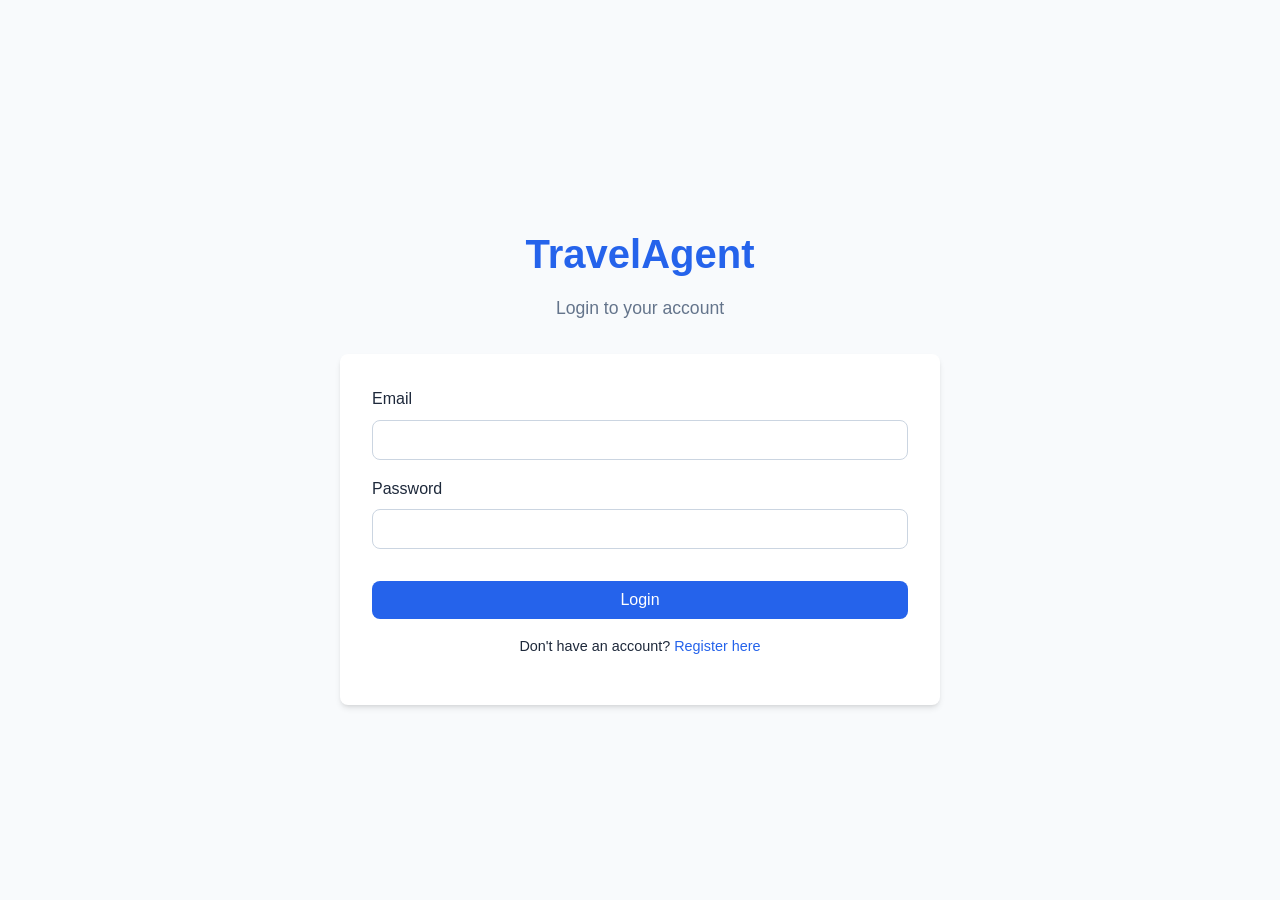
==== frontend/login.html @ c62b0356 "Initial project setup: Phase 1 to 3 with frontend and backend" ====
<!DOCTYPE html>
<html lang="en">
<head>
    <meta charset="UTF-8">
    <meta name="viewport" content="width=device-width, initial-scale=1.0">
    <title>Login - TravelAgent</title>
    <link rel="stylesheet" href="style.css">
</head>
<body>
    <div class="container">
        <header>
            <h1>TravelAgent</h1>
            <p>Login to your account</p>
        </header>

        <main>
            <div class="card">
                <form id="loginForm" class="auth-form">
                    <div class="form-group">
                        <label for="email">Email</label>
                        <input type="email" id="email" required>
                    </div>
                    <div class="form-group">
                        <label for="password">Password</label>
                        <input type="password" id="password" required>
                    </div>
                    
                    <button type="submit">Login</button>
                    
                    <div id="authStatusArea" class="status-box hidden"></div>
                </form>
                
                <div class="auth-links">
                    <p>Don't have an account? <a href="register.html">Register here</a></p>
                </div>
            </div>
        </main>
    </div>
    
    <script src="auth.js"></script>
    <script>
        document.getElementById('loginForm').addEventListener('submit', async (e) => {
            e.preventDefault();
            await loginUser();
        });
    </script>
</body>
</html>
---- frontend/style.css ----
:root {
    --primary-color: #2563eb;
    --primary-hover: #1d4ed8;
    --secondary-color: #ef4444;
    --secondary-hover: #dc2626;
    --bg-color: #f8fafc;
    --text-color: #1e293b;
    --card-bg: #ffffff;
    --border-radius: 8px;
    --success-bg: #dcfce7;
    --success-text: #166534;
    --error-bg: #fee2e2;
    --error-text: #991b1b;
}

body {
    font-family: -apple-system, BlinkMacSystemFont, 'Segoe UI', Roboto, Helvetica, Arial, sans-serif;
    background-color: var(--bg-color);
    color: var(--text-color);
    line-height: 1.6;
    margin: 0;
    padding: 0;
    display: flex;
    justify-content: center;
    align-items: center;
    min-height: 100vh;
}

.container {
    max-width: 600px;
    width: 100%;
    padding: 20px;
}

header {
    text-align: center;
    margin-bottom: 2rem;
}

h1 {
    color: var(--primary-color);
    margin-bottom: 0.5rem;
    font-size: 2.5rem;
}

header p {
    color: #64748b;
    font-size: 1.1rem;
    margin-top: 0;
}

.card {
    background: var(--card-bg);
    padding: 2rem;
    border-radius: var(--border-radius);
    box-shadow: 0 4px 6px -1px rgb(0 0 0 / 0.1), 0 2px 4px -2px rgb(0 0 0 / 0.1);
    text-align: center;
}

.card h2 {
    margin-top: 0;
    font-size: 1.5rem;
}

button {
    background-color: var(--primary-color);
    color: white;
    border: none;
    padding: 10px 20px;
    font-size: 1rem;
    border-radius: var(--border-radius);
    cursor: pointer;
    transition: background-color 0.2s;
    margin-top: 1rem;
    font-weight: 500;
}

button:hover {
    background-color: var(--primary-hover);
}

button.secondary {
    background-color: var(--secondary-color);
}

button.secondary:hover {
    background-color: var(--secondary-hover);
}

button:disabled {
    background-color: #cbd5e1;
    cursor: not-allowed;
}

.actions {
    display: flex;
    justify-content: center;
    gap: 10px;
    margin-top: 1rem;
}

.status-box {
    margin-top: 1.5rem;
    padding: 1rem;
    border-radius: var(--border-radius);
    text-align: left;
    font-family: monospace;
    white-space: pre-wrap;
    word-break: break-all;
}

.status-box.hidden {
    display: none;
}

.status-box.success {
    background-color: var(--success-bg);
    color: var(--success-text);
    border: 1px solid #bbf7d0;
}

.status-box.error {
    background-color: var(--error-bg);
    color: var(--error-text);
    border: 1px solid #fecaca;
}

/* Form Styles */
.auth-form {
    display: flex;
    flex-direction: column;
    gap: 1rem;
    text-align: left;
}

.form-group {
    display: flex;
    flex-direction: column;
    gap: 0.5rem;
}

.form-group label {
    font-weight: 500;
}

.form-group input {
    padding: 10px;
    border: 1px solid #cbd5e1;
    border-radius: var(--border-radius);
    font-size: 1rem;
}

.auth-links {
    margin-top: 1rem;
    font-size: 0.9rem;
}

.auth-links a {
    color: var(--primary-color);
    text-decoration: none;
}

.auth-links a:hover {
    text-decoration: underline;
}

.hidden {
    display: none !important;
}

/* WebSocket specific styles */
.mt-4 { margin-top: 1.5rem; }

.ws-controls {
    display: flex;
    justify-content: center;
    gap: 10px;
    margin-bottom: 1rem;
}

.ws-status {
    margin-bottom: 1rem;
    font-weight: 500;
}

.badge {
    padding: 3px 8px;
    border-radius: 12px;
    font-size: 0.85rem;
    color: white;
}

.badge.disconnected { background-color: var(--secondary-color); }
.badge.connecting { background-color: #f59e0b; }
.badge.connected { background-color: #10b981; }

.messages-container {
    height: 150px;
    border: 1px solid #cbd5e1;
    border-radius: var(--border-radius);
    overflow-y: auto;
    padding: 10px;
    margin-bottom: 1rem;
    background: #f1f5f9;
    text-align: left;
    font-family: monospace;
    font-size: 0.9rem;
    word-break: break-all;
}

.ws-input-area {
    display: flex;
    gap: 10px;
}

.ws-input-area input {
    flex: 1;
    padding: 8px;
    border: 1px solid #cbd5e1;
    border-radius: var(--border-radius);
    font-family: monospace;
}

.ws-input-area input:disabled {
    background-color: #f1f5f9;
    cursor: not-allowed;
}

.ws-input-area button {
    margin-top: 0;
}
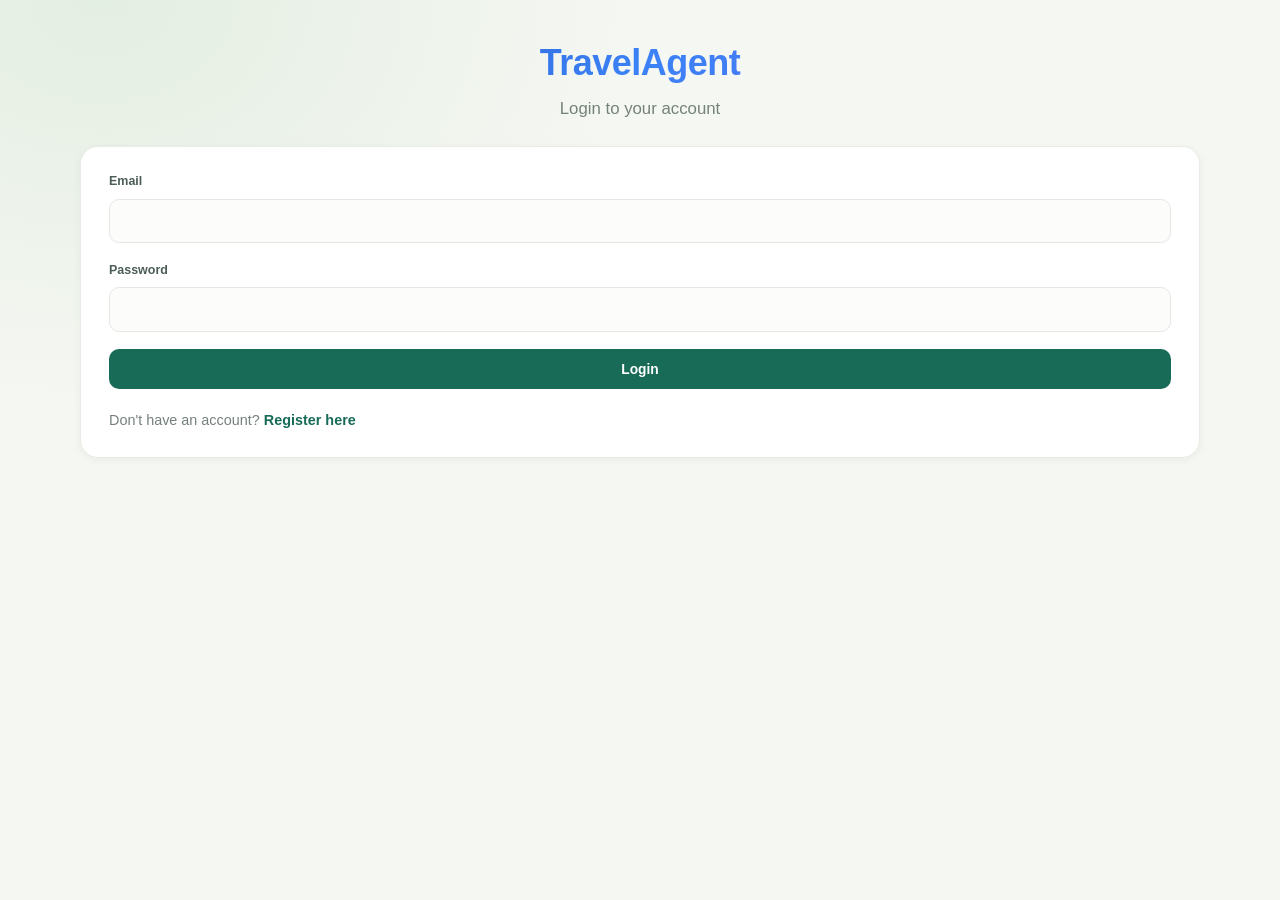
==== commit a30f4183: "Fix production health check URL" ====
--- a/frontend/login.html
+++ b/frontend/login.html
@@ -18,11 +18,11 @@
                 <form id="loginForm" class="auth-form">
                     <div class="form-group">
                         <label for="email">Email</label>
-                        <input type="email" id="email" required>
+                        <input type="email" id="email" name="email" autocomplete="username" required>
                     </div>
                     <div class="form-group">
                         <label for="password">Password</label>
-                        <input type="password" id="password" required>
+                        <input type="password" id="password" name="password" autocomplete="current-password" required>
                     </div>
                     
                     <button type="submit">Login</button>
--- a/frontend/style.css
+++ b/frontend/style.css
@@ -1,163 +1,530 @@
 :root {
-    --primary-color: #2563eb;
-    --primary-hover: #1d4ed8;
+    --primary-color: #3b82f6;
+    --primary-hover: #2563eb;
+    --primary-light: #eff6ff;
     --secondary-color: #ef4444;
     --secondary-hover: #dc2626;
-    --bg-color: #f8fafc;
-    --text-color: #1e293b;
-    --card-bg: #ffffff;
-    --border-radius: 8px;
-    --success-bg: #dcfce7;
-    --success-text: #166534;
-    --error-bg: #fee2e2;
-    --error-text: #991b1b;
+    --accent-purple: #8b5cf6;
+    --accent-emerald: #10b981;
+    --bg-gradient: linear-gradient(135deg, #f0f4f8 0%, #e2e8f0 100%);
+    --card-bg: rgba(255, 255, 255, 0.95);
+    --card-border: rgba(226, 232, 240, 0.8);
+    --text-color: #0f172a;
+    --text-muted: #64748b;
+    --border-radius: 12px;
+    --border-radius-sm: 8px;
+    --shadow-sm: 0 1px 3px rgba(0, 0, 0, 0.05);
+    --shadow-md: 0 4px 6px -1px rgba(0, 0, 0, 0.07), 0 2px 4px -2px rgba(0, 0, 0, 0.05);
+    --shadow-lg: 0 10px 25px -3px rgba(0, 0, 0, 0.08), 0 4px 6px -4px rgba(0, 0, 0, 0.04);
+    --transition: all 0.2s cubic-bezier(0.4, 0, 0.2, 1);
+}
+
+* {
+    box-sizing: border-box;
+    margin: 0;
+    padding: 0;
 }
 
 body {
     font-family: -apple-system, BlinkMacSystemFont, 'Segoe UI', Roboto, Helvetica, Arial, sans-serif;
-    background-color: var(--bg-color);
+    background: var(--bg-gradient);
     color: var(--text-color);
     line-height: 1.6;
-    margin: 0;
-    padding: 0;
+    min-height: 100vh;
     display: flex;
     justify-content: center;
-    align-items: center;
-    min-height: 100vh;
+    align-items: flex-start;
+    padding: 20px 10px;
 }
 
 .container {
-    max-width: 600px;
+    max-width: 1120px;
     width: 100%;
-    padding: 20px;
+    margin: 0 auto;
+    padding: 10px;
 }
 
 header {
     text-align: center;
-    margin-bottom: 2rem;
+    margin-bottom: 1.5rem;
+    position: relative;
+}
+
+.header-badge {
+    display: inline-flex;
+    align-items: center;
+    gap: 6px;
+    padding: 4px 12px;
+    background: #e0e7ff;
+    color: #4338ca;
+    border-radius: 20px;
+    font-size: 0.8rem;
+    font-weight: 600;
+    margin-bottom: 8px;
+    letter-spacing: 0.5px;
 }
 
 h1 {
-    color: var(--primary-color);
-    margin-bottom: 0.5rem;
-    font-size: 2.5rem;
+    background: linear-gradient(135deg, #1e40af, #3b82f6, #6366f1);
+    -webkit-background-clip: text;
+    -webkit-text-fill-color: transparent;
+    font-size: 2.25rem;
+    font-weight: 800;
+    letter-spacing: -0.5px;
+    margin-bottom: 0.25rem;
 }
 
 header p {
-    color: #64748b;
-    font-size: 1.1rem;
-    margin-top: 0;
-}
-
+    color: var(--text-muted);
+    font-size: 1.05rem;
+}
+
+/* Card Component */
 .card {
     background: var(--card-bg);
-    padding: 2rem;
+    backdrop-filter: blur(8px);
+    border: 1px solid var(--card-border);
+    padding: 1.5rem;
     border-radius: var(--border-radius);
-    box-shadow: 0 4px 6px -1px rgb(0 0 0 / 0.1), 0 2px 4px -2px rgb(0 0 0 / 0.1);
-    text-align: center;
+    box-shadow: var(--shadow-md);
+    margin-bottom: 1.5rem;
+    transition: var(--transition);
+}
+
+.card:hover {
+    box-shadow: var(--shadow-lg);
 }
 
 .card h2 {
-    margin-top: 0;
-    font-size: 1.5rem;
-}
-
+    color: #1e293b;
+    font-size: 1.35rem;
+    font-weight: 700;
+    margin-bottom: 0.5rem;
+}
+
+/* Top bar / user profile card */
+.user-bar {
+    display: flex;
+    justify-content: space-between;
+    align-items: center;
+    flex-wrap: wrap;
+    gap: 12px;
+}
+
+.user-info {
+    display: flex;
+    align-items: center;
+    gap: 10px;
+}
+
+.user-avatar {
+    width: 40px;
+    height: 40px;
+    border-radius: 50%;
+    background: linear-gradient(135deg, #3b82f6, #8b5cf6);
+    color: white;
+    display: flex;
+    align-items: center;
+    justify-content: center;
+    font-weight: 700;
+    font-size: 1.1rem;
+    box-shadow: var(--shadow-sm);
+}
+
+/* Buttons */
 button {
     background-color: var(--primary-color);
     color: white;
     border: none;
-    padding: 10px 20px;
-    font-size: 1rem;
-    border-radius: var(--border-radius);
+    padding: 9px 18px;
+    font-size: 0.95rem;
+    border-radius: var(--border-radius-sm);
     cursor: pointer;
-    transition: background-color 0.2s;
-    margin-top: 1rem;
-    font-weight: 500;
-}
-
-button:hover {
+    font-weight: 600;
+    display: inline-flex;
+    align-items: center;
+    justify-content: center;
+    gap: 6px;
+    transition: var(--transition);
+    box-shadow: var(--shadow-sm);
+}
+
+button:hover:not(:disabled) {
     background-color: var(--primary-hover);
+    transform: translateY(-1px);
+    box-shadow: var(--shadow-md);
+}
+
+button:active:not(:disabled) {
+    transform: translateY(0);
 }
 
 button.secondary {
+    background-color: #64748b;
+}
+
+button.secondary:hover:not(:disabled) {
+    background-color: #475569;
+}
+
+button.danger {
     background-color: var(--secondary-color);
 }
 
-button.secondary:hover {
+button.danger:hover:not(:disabled) {
     background-color: var(--secondary-hover);
 }
 
 button:disabled {
     background-color: #cbd5e1;
+    color: #94a3b8;
     cursor: not-allowed;
+    box-shadow: none;
+    transform: none;
 }
 
 .actions {
     display: flex;
-    justify-content: center;
-    gap: 10px;
+    gap: 8px;
+    flex-wrap: wrap;
+}
+
+/* Status / Alert Box */
+.status-box {
     margin-top: 1rem;
-}
-
-.status-box {
-    margin-top: 1.5rem;
+    padding: 0.85rem 1rem;
+    border-radius: var(--border-radius-sm);
+    font-size: 0.875rem;
+    line-height: 1.5;
+    animation: fadeIn 0.3s ease-in-out;
+}
+
+.status-box.hidden { display: none; }
+
+.status-box.success {
+    background-color: #ecfdf5;
+    color: #065f46;
+    border: 1px solid #a7f3d0;
+}
+
+.status-box.error {
+    background-color: #fef2f2;
+    color: #991b1b;
+    border: 1px solid #fecaca;
+}
+
+/* Forms */
+.auth-form {
+    display: flex;
+    flex-direction: column;
+    gap: 1.1rem;
+    text-align: left;
+}
+
+.form-group {
+    display: flex;
+    flex-direction: column;
+    gap: 0.4rem;
+}
+
+.form-group label {
+    font-size: 0.9rem;
+    font-weight: 600;
+    color: #334155;
+}
+
+.form-group input {
+    padding: 11px 14px;
+    border: 1px solid #cbd5e1;
+    border-radius: var(--border-radius-sm);
+    font-size: 0.95rem;
+    transition: var(--transition);
+}
+
+.form-group input:focus {
+    outline: none;
+    border-color: var(--primary-color);
+    box-shadow: 0 0 0 3px rgba(59, 130, 246, 0.2);
+}
+
+.preferences-header {
+    display: flex;
+    justify-content: space-between;
+    align-items: flex-start;
+    gap: 12px;
+    margin-bottom: 1rem;
+}
+
+.preferences-header h2 {
+    margin-bottom: 0.25rem;
+}
+
+.preferences-form {
+    display: grid;
+    grid-template-columns: repeat(auto-fit, minmax(180px, 1fr));
+    gap: 0.85rem;
+    align-items: end;
+}
+
+.preferences-form select,
+.preferences-form input {
+    width: 100%;
+    min-height: 42px;
+    padding: 9px 12px;
+    border: 1px solid #cbd5e1;
+    border-radius: var(--border-radius-sm);
+    background: white;
+    font: inherit;
+}
+
+.preferences-budget {
+    display: grid;
+    grid-template-columns: repeat(auto-fit, minmax(160px, 1fr));
+    gap: 0.85rem;
+    grid-column: 1 / -1;
     padding: 1rem;
-    border-radius: var(--border-radius);
-    text-align: left;
-    font-family: monospace;
-    white-space: pre-wrap;
-    word-break: break-all;
-}
-
-.status-box.hidden {
+    background: #f8fbff;
+    border: 1px solid #dbeafe;
+    border-radius: var(--border-radius-sm);
+}
+
+.preferences-budget.hidden {
     display: none;
 }
 
-.status-box.success {
-    background-color: var(--success-bg);
-    color: var(--success-text);
-    border: 1px solid #bbf7d0;
-}
-
-.status-box.error {
-    background-color: var(--error-bg);
-    color: var(--error-text);
-    border: 1px solid #fecaca;
-}
-
-/* Form Styles */
-.auth-form {
+.preferences-form .actions {
+    grid-column: 1 / -1;
+}
+
+.preferences-form .form-group input,
+.preferences-form .form-group select,
+#preferenceChoices select {
+    width: 100%;
+    min-height: 42px;
+    padding: 9px 12px;
+    border: 1px solid #cbd5e1;
+    border-radius: var(--border-radius-sm);
+    background: #fff;
+    font: inherit;
+}
+
+.preferences-form input:focus-visible,
+.preferences-form select:focus-visible,
+.preference-image-option:focus-within,
+.preference-chip-option:focus-within {
+    outline: 3px solid rgba(59, 130, 246, 0.35);
+    outline-offset: 2px;
+}
+
+.budget-helper {
+    grid-column: 1 / -1;
+    color: var(--text-muted);
+    font-size: 0.86rem;
+}
+
+.preference-choice-area {
+    grid-column: 1 / -1;
+}
+
+.preference-choice-group {
+    min-width: 0;
+    border: 0;
+}
+
+.preference-choice-group legend {
+    font-size: 0.9rem;
+    font-weight: 650;
+    color: #334155;
+    margin-bottom: 0.55rem;
+}
+
+.preference-image-options {
+    display: grid;
+    grid-template-columns: repeat(auto-fit, minmax(145px, 1fr));
+    gap: 0.65rem;
+}
+
+.preference-image-option {
+    position: relative;
     display: flex;
     flex-direction: column;
+    gap: 0.45rem;
+    overflow: hidden;
+    border: 1px solid #dbe3ee;
+    border-radius: 10px;
+    background: #fff;
+    cursor: pointer;
+    transition: var(--transition);
+}
+
+.preference-image-option:has(input:checked) {
+    border-color: var(--primary-color);
+    box-shadow: 0 0 0 2px rgba(59, 130, 246, 0.16);
+    background: #f5f9ff;
+}
+
+.preference-image-option img {
+    display: block;
+    width: 100%;
+    height: 78px;
+    object-fit: cover;
+    background: #eff6ff;
+}
+
+.preference-image-option input,
+.preference-chip-option input {
+    accent-color: var(--primary-color);
+}
+
+.preference-image-option span,
+.preference-image-option small {
+    padding: 0 0.65rem;
+}
+
+.preference-image-option span {
+    color: #1e293b;
+    font-weight: 650;
+}
+
+.preference-image-option small {
+    padding-bottom: 0.65rem;
+    color: var(--text-muted);
+    line-height: 1.35;
+}
+
+.preference-chip-options {
+    display: flex;
+    flex-wrap: wrap;
+    gap: 0.55rem;
+}
+
+.preference-chip-option {
+    display: inline-flex;
+    align-items: center;
+    gap: 0.4rem;
+    padding: 0.45rem 0.7rem;
+    border: 1px solid #dbe3ee;
+    border-radius: 999px;
+    background: #fff;
+    color: #334155;
+    cursor: pointer;
+}
+
+.preference-chip-option:has(input:checked) {
+    border-color: #60a5fa;
+    background: #eff6ff;
+    color: #1d4ed8;
+}
+
+.preferences-empty {
+    margin-top: 1rem;
+    color: var(--text-muted);
+    font-size: 0.9rem;
+}
+
+.preferences-list {
+    display: grid;
+    gap: 0.6rem;
+    list-style: none;
+    margin-top: 1rem;
+}
+
+.preference-item {
+    display: flex;
+    justify-content: space-between;
+    align-items: center;
     gap: 1rem;
-    text-align: left;
-}
-
-.form-group {
-    display: flex;
-    flex-direction: column;
-    gap: 0.5rem;
-}
-
-.form-group label {
-    font-weight: 500;
-}
-
-.form-group input {
+    padding: 0.75rem 0.9rem;
+    border: 1px solid #e2e8f0;
+    border-radius: var(--border-radius-sm);
+    background: #f8fafc;
+}
+
+.preference-item-title {
+    font-weight: 600;
+    color: #334155;
+}
+
+.preference-item-value {
+    color: var(--text-muted);
+    overflow-wrap: anywhere;
+}
+
+.hotel-options-grid {
+    display: grid;
+    grid-template-columns: repeat(auto-fit, minmax(260px, 1fr));
+    gap: 12px;
+    margin-top: 10px;
+}
+
+.hotel-option-card {
+    overflow: hidden;
+    border: 1px solid #dbe3ee;
+    border-radius: 10px;
+    background: #fff;
+    box-shadow: var(--shadow-sm);
+}
+
+.hotel-option-image {
+    display: block;
+    width: 100%;
+    height: 170px;
+    object-fit: cover;
+    background: #eff6ff;
+}
+
+.hotel-option-content {
+    padding: 12px;
+}
+
+.hotel-price-note {
+    margin-top: 4px;
+    color: #64748b;
+    font-size: 0.76rem;
+}
+
+.flight-option-card {
+    display: flex;
+    align-items: center;
+    gap: 12px;
     padding: 10px;
-    border: 1px solid #cbd5e1;
-    border-radius: var(--border-radius);
-    font-size: 1rem;
+    border: 1px solid #dbe3ee;
+    border-radius: 9px;
+    background: #f8fafc;
+}
+
+.flight-placeholder {
+    flex: 0 0 128px;
+    width: 128px;
+    height: 58px;
+    object-fit: cover;
+    border-radius: 6px;
+    background: #eff6ff;
+}
+
+.flight-option-content {
+    min-width: 0;
+    flex: 1;
+}
+
+@media (max-width: 520px) {
+    .preferences-header,
+    .preference-item {
+        align-items: stretch;
+        flex-direction: column;
+    }
 }
 
 .auth-links {
-    margin-top: 1rem;
+    margin-top: 1.25rem;
     font-size: 0.9rem;
+    color: var(--text-muted);
 }
 
 .auth-links a {
     color: var(--primary-color);
     text-decoration: none;
+    font-weight: 600;
 }
 
 .auth-links a:hover {
@@ -168,25 +535,48 @@
     display: none !important;
 }
 
-/* WebSocket specific styles */
-.mt-4 { margin-top: 1.5rem; }
+/* WebSocket Controls & Top Row */
+.ws-controls-wrapper {
+    display: flex;
+    justify-content: space-between;
+    align-items: center;
+    flex-wrap: wrap;
+    gap: 12px;
+    padding-bottom: 12px;
+    margin-bottom: 12px;
+    border-bottom: 1px solid #e2e8f0;
+}
 
 .ws-controls {
     display: flex;
-    justify-content: center;
-    gap: 10px;
-    margin-bottom: 1rem;
-}
-
-.ws-status {
-    margin-bottom: 1rem;
-    font-weight: 500;
-}
+    gap: 8px;
+}
+
+.ws-status-indicator {
+    display: flex;
+    align-items: center;
+    gap: 8px;
+    font-size: 0.85rem;
+    font-weight: 600;
+}
+
+.status-dot {
+    width: 10px;
+    height: 10px;
+    border-radius: 50%;
+    display: inline-block;
+    transition: var(--transition);
+}
+
+.status-dot.disconnected { background-color: #ef4444; box-shadow: 0 0 0 3px rgba(239, 68, 68, 0.2); }
+.status-dot.connecting { background-color: #f59e0b; box-shadow: 0 0 0 3px rgba(245, 158, 11, 0.2); animation: pulse 1.5s infinite; }
+.status-dot.connected { background-color: #10b981; box-shadow: 0 0 0 3px rgba(16, 185, 129, 0.2); }
 
 .badge {
-    padding: 3px 8px;
-    border-radius: 12px;
-    font-size: 0.85rem;
+    padding: 3px 9px;
+    border-radius: 14px;
+    font-size: 0.75rem;
+    font-weight: 600;
     color: white;
 }
 
@@ -194,38 +584,1020 @@
 .badge.connecting { background-color: #f59e0b; }
 .badge.connected { background-color: #10b981; }
 
+/* Quick Suggestion Chips */
+.quick-prompts {
+    display: flex;
+    flex-wrap: wrap;
+    gap: 8px;
+    margin-bottom: 14px;
+}
+
+.quick-chip {
+    background: #f1f5f9;
+    color: #334155;
+    border: 1px solid #e2e8f0;
+    padding: 6px 12px;
+    border-radius: 20px;
+    font-size: 0.8rem;
+    cursor: pointer;
+    transition: var(--transition);
+    user-select: none;
+}
+
+.quick-chip:hover {
+    background: var(--primary-light);
+    color: var(--primary-color);
+    border-color: #bfdbfe;
+    transform: translateY(-1px);
+}
+
+/* Chat & Messages Area */
+.ws-chat-area {
+    display: flex;
+    flex-direction: column;
+}
+
 .messages-container {
-    height: 150px;
+    height: 480px;
+    max-height: 65vh;
+    border: 1px solid #e2e8f0;
+    border-radius: var(--border-radius);
+    overflow-y: auto;
+    padding: 16px;
+    margin-bottom: 1rem;
+    background: #f8fafc;
+    display: flex;
+    flex-direction: column;
+    gap: 12px;
+    scroll-behavior: smooth;
+}
+
+/* Custom Scrollbar */
+.messages-container::-webkit-scrollbar {
+    width: 6px;
+}
+.messages-container::-webkit-scrollbar-track {
+    background: #f1f5f9;
+}
+.messages-container::-webkit-scrollbar-thumb {
+    background: #cbd5e1;
+    border-radius: 4px;
+}
+.messages-container::-webkit-scrollbar-thumb:hover {
+    background: #94a3b8;
+}
+
+/* Message Bubble */
+.chat-bubble {
+    max-width: 85%;
+    padding: 10px 14px;
+    border-radius: 12px;
+    font-size: 0.9rem;
+    line-height: 1.45;
+    animation: slideUp 0.25s ease-out;
+}
+
+.chat-bubble.user {
+    align-self: flex-end;
+    background: linear-gradient(135deg, #3b82f6, #2563eb);
+    color: white;
+    border-bottom-right-radius: 2px;
+    box-shadow: 0 2px 4px rgba(37, 99, 235, 0.2);
+}
+
+.chat-bubble.agent {
+    align-self: flex-start;
+    background: white;
+    color: var(--text-color);
+    border: 1px solid #e2e8f0;
+    border-bottom-left-radius: 2px;
+    box-shadow: var(--shadow-sm);
+}
+
+.chat-bubble.system {
+    align-self: center;
+    background: #f1f5f9;
+    color: var(--text-muted);
+    font-size: 0.8rem;
+    border-radius: 20px;
+    padding: 4px 14px;
+}
+
+/* Input Area */
+.ws-input-area {
+    display: flex;
+    gap: 10px;
+    background: white;
+    padding: 6px;
     border: 1px solid #cbd5e1;
     border-radius: var(--border-radius);
-    overflow-y: auto;
-    padding: 10px;
-    margin-bottom: 1rem;
-    background: #f1f5f9;
-    text-align: left;
-    font-family: monospace;
-    font-size: 0.9rem;
-    word-break: break-all;
-}
-
-.ws-input-area {
-    display: flex;
-    gap: 10px;
+    box-shadow: var(--shadow-sm);
+    transition: var(--transition);
+}
+
+.ws-input-area:focus-within {
+    border-color: var(--primary-color);
+    box-shadow: 0 0 0 3px rgba(59, 130, 246, 0.15);
 }
 
 .ws-input-area input {
     flex: 1;
-    padding: 8px;
-    border: 1px solid #cbd5e1;
+    padding: 10px 14px;
+    border: none;
+    outline: none;
+    font-size: 0.95rem;
+    background: transparent;
+}
+
+.ws-input-area input:disabled {
+    cursor: not-allowed;
+    color: #94a3b8;
+}
+
+.ws-input-area button {
+    margin: 0;
+    padding: 8px 20px;
+    border-radius: var(--border-radius-sm);
+}
+
+/* Plan Result Card */
+.plan-result {
+    background: white;
+    border: 1px solid #e2e8f0;
     border-radius: var(--border-radius);
-    font-family: monospace;
-}
-
-.ws-input-area input:disabled {
-    background-color: #f1f5f9;
-    cursor: not-allowed;
+    padding: 16px;
+    margin-top: 8px;
+    box-shadow: var(--shadow-sm);
+    animation: fadeIn 0.3s ease-in-out;
+}
+
+.plan-result h4 {
+    margin-bottom: 8px;
+    font-size: 1.1rem;
+    font-weight: 700;
+}
+
+.plan-grid {
+    display: grid;
+    grid-template-columns: repeat(auto-fit, minmax(200px, 1fr));
+    gap: 10px;
+    background: #f8fafc;
+    padding: 12px;
+    border-radius: var(--border-radius-sm);
+    margin: 10px 0;
+    font-size: 0.875rem;
+}
+
+.plan-grid div {
+    display: flex;
+    align-items: center;
+    gap: 6px;
+}
+
+/* Responsive Media Queries */
+@media (max-width: 768px) {
+    body {
+        padding: 10px 6px;
+    }
+
+    .container {
+        padding: 4px;
+    }
+
+    h1 {
+        font-size: 1.85rem;
+    }
+
+    .card {
+        padding: 1.1rem;
+    }
+
+    .ws-controls-wrapper {
+        flex-direction: column;
+        align-items: flex-start;
+    }
+
+    .user-bar {
+        flex-direction: column;
+        align-items: flex-start;
+    }
+
+    .messages-container {
+        height: 420px;
+        padding: 10px;
+    }
+
+    .chat-bubble {
+        max-width: 92%;
+    }
+
+    .plan-grid {
+        grid-template-columns: 1fr;
+    }
+}
+
+@media (max-width: 480px) {
+    .ws-input-area {
+        flex-direction: column;
+        padding: 8px;
+    }
+
+    .ws-input-area button {
+        width: 100%;
+    }
+
+    .flight-option-card {
+        align-items: stretch;
+        flex-direction: column;
+    }
+
+    .flight-placeholder {
+        width: 100%;
+        height: 76px;
+        flex-basis: auto;
+    }
+
+    .hotel-options-grid {
+        grid-template-columns: 1fr;
+    }
+
+    .actions {
+        width: 100%;
+    }
+
+    .actions button {
+        flex: 1;
+    }
+}
+
+/* Keyframe Animations */
+@keyframes fadeIn {
+    from { opacity: 0; transform: translateY(4px); }
+    to { opacity: 1; transform: translateY(0); }
+}
+
+@keyframes slideUp {
+    from { opacity: 0; transform: translateY(8px); }
+    to { opacity: 1; transform: translateY(0); }
+}
+
+@keyframes pulse {
+    0%, 100% { opacity: 1; }
+    50% { opacity: 0.4; }
+}
+
+/* Travel dashboard refresh */
+:root {
+    --primary-color: #176b57;
+    --primary-hover: #105745;
+    --primary-light: #e8f4ee;
+    --secondary-color: #c65c4b;
+    --secondary-hover: #ae493a;
+    --bg-gradient: #f5f7f2;
+    --card-bg: #fff;
+    --card-border: #e8ece5;
+    --text-color: #1d302c;
+    --text-muted: #75817b;
+    --border-radius: 18px;
+    --border-radius-sm: 11px;
+    --shadow-sm: 0 2px 8px rgba(27, 54, 44, 0.05);
+    --shadow-md: 0 8px 24px rgba(27, 54, 44, 0.07);
+    --shadow-lg: 0 14px 34px rgba(27, 54, 44, 0.1);
+}
+
+body {
+    background:
+        radial-gradient(ellipse at 8% 0%, rgba(215, 232, 215, 0.58), transparent 33rem),
+        #f5f7f2;
+    color: var(--text-color);
+    padding: 34px 24px 56px;
+}
+
+.container {
+    max-width: 1120px;
+    padding: 0;
+}
+
+.site-header {
+    display: flex;
+    align-items: center;
+    justify-content: space-between;
+    margin: 0 0 26px;
+    text-align: left;
+}
+
+.brand-lockup {
+    display: inline-flex;
+    align-items: center;
+    gap: 14px;
+    color: inherit;
+    text-decoration: none;
+}
+
+.brand-mark,
+.loading-mark {
+    display: grid;
+    width: 54px;
+    height: 54px;
+    place-items: center;
+    border-radius: 17px;
+    background: #176b57;
+    color: #fff;
+    font-size: 1.65rem;
+    box-shadow: 0 8px 18px rgba(23, 107, 87, 0.2);
+    transform: rotate(-8deg);
+}
+
+.brand-copy {
+    display: grid;
+    gap: 0;
+}
+
+.header-badge {
+    width: fit-content;
+    margin: 0 0 1px;
+    padding: 0;
+    background: transparent;
+    color: #638175;
+    font-size: 0.66rem;
+    letter-spacing: 1.5px;
+}
+
+.site-header h1 {
+    margin: 0;
+    background: none;
+    color: #1d302c;
+    -webkit-text-fill-color: currentColor;
+    font-size: 1.55rem;
+    line-height: 1.2;
+    letter-spacing: -0.7px;
+}
+
+.header-note {
+    display: flex;
+    align-items: center;
+    gap: 11px;
+    color: #75817b;
+    font-size: 0.88rem;
+    line-height: 1.45;
+}
+
+.header-note p {
+    font-size: inherit;
+}
+
+.header-note strong {
+    color: #35584a;
+    font-weight: 650;
+}
+
+.header-note-icon {
+    display: grid;
+    width: 37px;
+    height: 37px;
+    place-items: center;
+    border: 1px solid #e3e9df;
+    border-radius: 50%;
+    background: rgba(255, 255, 255, 0.8);
+    color: #bd8d4d;
+    font-size: 1.1rem;
+}
+
+.card {
+    padding: 25px 28px;
+    border-color: var(--card-border);
+    border-radius: 18px;
+    background: var(--card-bg);
+    box-shadow: var(--shadow-sm);
+}
+
+.card:hover {
+    box-shadow: var(--shadow-md);
+}
+
+.card h2 {
+    color: #203b32;
+    font-size: 1.28rem;
+    letter-spacing: -0.35px;
+}
+
+.profile-card {
+    padding-top: 18px;
+    padding-bottom: 18px;
+}
+
+.user-bar {
+    gap: 18px;
+}
+
+.user-info {
+    gap: 13px;
+}
+
+.user-avatar {
+    width: 46px;
+    height: 46px;
+    border: 3px solid #edf5ef;
+    background: linear-gradient(145deg, #2f8a6a, #176b57);
+    font-size: 1rem;
+}
+
+.profile-card .user-info h2 {
+    font-size: 1rem;
+    letter-spacing: -0.1px;
+}
+
+.profile-caption {
+    display: inline-flex;
+    align-items: center;
+    gap: 6px;
+    color: var(--text-muted);
+    font-size: 0.78rem;
+}
+
+.profile-caption-dot {
+    width: 7px;
+    height: 7px;
+    border-radius: 50%;
+    background: #55a67e;
+}
+
+button {
+    min-height: 40px;
+    padding: 9px 15px;
+    border-radius: 10px;
+    background: var(--primary-color);
+    font-size: 0.86rem;
+    box-shadow: none;
+}
+
+button.secondary {
+    background-color: #edf3ef;
+    color: #37594b;
+}
+
+button.secondary:hover:not(:disabled) {
+    background-color: #e1ece5;
+}
+
+button.danger {
+    background: #fbefed;
+    color: #a64e40;
+}
+
+button.danger:hover:not(:disabled) {
+    background: #f7e2de;
+}
+
+.preferences-card {
+    padding-top: 27px;
+}
+
+.preferences-header {
+    align-items: center;
+    margin-bottom: 22px;
+}
+
+.preferences-header h2 {
+    margin-bottom: 4px;
+}
+
+.subtitle {
+    color: var(--text-muted);
+    font-size: 0.9rem;
+    line-height: 1.55;
+}
+
+.section-eyebrow {
+    display: block;
+    margin-bottom: 6px;
+    color: #6c927f;
+    font-size: 0.66rem;
+    font-weight: 750;
+    letter-spacing: 1.45px;
+}
+
+.preferences-form {
+    grid-template-columns: repeat(auto-fit, minmax(175px, 1fr));
+    gap: 14px;
+}
+
+.form-group label {
+    color: #4b5d55;
+    font-size: 0.78rem;
+}
+
+.preferences-form select,
+.preferences-form input,
+.form-group input {
+    min-height: 44px;
+    padding: 10px 12px;
+    border-color: #e1e8e2;
+    border-radius: 10px;
+    background-color: #fcfdfb;
+    color: #294238;
+    font: inherit;
+    font-size: 0.88rem;
+}
+
+.preferences-form select:focus,
+.preferences-form input:focus,
+.form-group input:focus {
+    outline: none;
+    border-color: #6fa78d;
+    box-shadow: 0 0 0 3px rgba(23, 107, 87, 0.1);
+}
+
+.preference-item {
+    padding: 12px 14px;
+    border-color: #e9eee9;
+    border-radius: 12px;
+    background: #fafcf9;
+}
+
+.preference-item-title {
+    color: #365348;
+    font-size: 0.87rem;
+}
+
+.preference-item-value {
+    margin-top: 2px;
+    font-size: 0.84rem;
+}
+
+.planner-card {
+    padding: 30px;
+    border-color: #e1eae2;
+    background:
+        radial-gradient(ellipse at 100% 0%, rgba(229, 241, 227, 0.72), transparent 38%),
+        #fff;
+}
+
+.ws-controls-wrapper {
+    align-items: center;
+    gap: 20px;
+    padding-bottom: 23px;
+    margin-bottom: 20px;
+    border-bottom-color: #e8eee8;
+}
+
+.planner-card h2 {
+    margin-bottom: 5px;
+    font-size: clamp(1.5rem, 3vw, 1.95rem);
+    letter-spacing: -0.8px;
+}
+
+.planner-subtitle {
+    max-width: 540px;
+}
+
+.planner-connection {
+    display: flex;
+    align-items: center;
+    gap: 13px;
+}
+
+.ws-status-indicator {
+    gap: 8px;
+    color: #67786f;
+}
+
+.status-dot {
+    width: 8px;
+    height: 8px;
+}
+
+.status-dot.disconnected {
+    background-color: #d38a68;
+    box-shadow: 0 0 0 4px rgba(211, 138, 104, 0.13);
+}
+
+.status-dot.connecting {
+    background-color: #d39a4d;
+    box-shadow: 0 0 0 4px rgba(211, 154, 77, 0.13);
+}
+
+.status-dot.connected {
+    background-color: #48a477;
+    box-shadow: 0 0 0 4px rgba(72, 164, 119, 0.13);
+}
+
+.badge.disconnected {
+    background: #f7e9e3;
+    color: #a85c43;
+}
+
+.badge.connecting {
+    background: #fbf1df;
+    color: #946721;
+}
+
+.badge.connected {
+    background: #e4f3e9;
+    color: #347650;
+}
+
+.quick-prompts {
+    gap: 9px;
+    margin-bottom: 18px;
+}
+
+.prompt-label {
+    margin-bottom: 9px;
+    color: #6c7d73;
+    font-size: 0.78rem;
+    font-weight: 600;
+}
+
+.quick-chip {
+    padding: 8px 12px;
+    border-color: #e4ebe4;
+    border-radius: 999px;
+    background: #fff;
+    color: #53685d;
+    font-size: 0.78rem;
+}
+
+.quick-chip:hover {
+    border-color: #b9d6c5;
+    background: #eef6ef;
+    color: #176b57;
+}
+
+.messages-container {
+    height: 410px;
+    max-height: 62vh;
+    padding: 18px;
+    border-color: #e7ede7;
+    border-radius: 15px;
+    background: rgba(249, 251, 248, 0.88);
+}
+
+.messages-container:empty {
+    display: grid;
+    place-content: center;
+    text-align: center;
+}
+
+.messages-container:empty::before {
+    content: "✦";
+    display: grid;
+    width: 46px;
+    height: 46px;
+    place-items: center;
+    justify-self: center;
+    margin-bottom: 12px;
+    border-radius: 15px;
+    background: #edf5ed;
+    color: #4c8c6d;
+    font-size: 1.35rem;
+}
+
+.messages-container:empty::after {
+    content: "Your next adventure starts here";
+    color: #75877d;
+    font-size: 0.88rem;
+}
+
+.chat-bubble {
+    border-radius: 14px;
+}
+
+.chat-bubble.user {
+    border-bottom-right-radius: 4px;
+    background: #176b57;
+}
+
+.chat-bubble.agent {
+    border-color: #e5ebe5;
+    border-bottom-left-radius: 4px;
+}
+
+.chat-bubble.system {
+    background: #edf3ef;
+    color: #708076;
+}
+
+.ws-input-area {
+    gap: 8px;
+    padding: 6px;
+    border-color: #dfe8e0;
+    border-radius: 13px;
+}
+
+.ws-input-area input {
+    min-width: 0;
+    padding: 11px 12px;
+    color: #294238;
+    font-size: 0.9rem;
+}
+
+.ws-input-area input::placeholder {
+    color: #9aa69e;
 }
 
 .ws-input-area button {
-    margin-top: 0;
-}
+    min-width: 104px;
+    border-radius: 9px;
+}
+
+.input-hint {
+    margin: 9px 3px 0;
+    color: #98a49c;
+    font-size: 0.72rem;
+}
+
+.plan-result {
+    border-color: #e5ebe5;
+    border-radius: 14px;
+}
+
+.loading-card {
+    display: grid;
+    justify-items: center;
+    padding: 58px 24px;
+    text-align: center;
+}
+
+.loading-mark {
+    margin-bottom: 20px;
+    animation: float 2.4s ease-in-out infinite;
+}
+
+.loading-card h2 {
+    margin-bottom: 5px;
+}
+
+.loading-card p {
+    color: var(--text-muted);
+    font-size: 0.9rem;
+}
+
+.status-box.success,
+.status-box.error {
+    border-radius: 11px;
+}
+
+@keyframes float {
+    0%, 100% { transform: translateY(0) rotate(-8deg); }
+    50% { transform: translateY(-5px) rotate(-4deg); }
+}
+
+@media (max-width: 768px) {
+    body {
+        padding: 24px 16px 40px;
+    }
+
+    .container {
+        padding: 0;
+    }
+
+    .site-header {
+        margin-bottom: 20px;
+    }
+
+    .card,
+    .planner-card {
+        padding: 22px;
+    }
+
+    .profile-card {
+        padding-top: 16px;
+        padding-bottom: 16px;
+    }
+
+    .ws-controls-wrapper {
+        align-items: flex-start;
+    }
+
+    .planner-connection {
+        width: 100%;
+        justify-content: space-between;
+    }
+
+    .messages-container {
+        height: 380px;
+        max-height: 58vh;
+    }
+}
+
+@media (max-width: 520px) {
+    body {
+        padding: 18px 12px 30px;
+    }
+
+    .header-note {
+        display: none;
+    }
+
+    .brand-mark {
+        width: 46px;
+        height: 46px;
+        border-radius: 14px;
+    }
+
+    .site-header h1 {
+        font-size: 1.35rem;
+    }
+
+    .header-badge {
+        font-size: 0.58rem;
+    }
+
+    .card,
+    .planner-card {
+        padding: 19px 16px;
+        border-radius: 15px;
+    }
+
+    .preferences-header {
+        align-items: flex-start;
+        flex-direction: column;
+    }
+
+    .preferences-header > button {
+        width: 100%;
+    }
+
+    .planner-connection {
+        align-items: flex-start;
+        flex-direction: column;
+        gap: 10px;
+    }
+
+    .ws-controls {
+        width: 100%;
+    }
+
+    .ws-controls button {
+        flex: 1;
+    }
+
+    .quick-prompts {
+        gap: 7px;
+    }
+
+    .quick-chip {
+        font-size: 0.73rem;
+    }
+
+    .messages-container {
+        height: 340px;
+        max-height: 55vh;
+        padding: 12px;
+    }
+
+    .actions button {
+        flex: initial;
+    }
+
+    .preferences-form .actions button {
+        flex: 1;
+    }
+}
+
+@media (prefers-reduced-motion: reduce) {
+    *,
+    *::before,
+    *::after {
+        scroll-behavior: auto !important;
+        animation-duration: 0.01ms !important;
+        animation-iteration-count: 1 !important;
+        transition-duration: 0.01ms !important;
+    }
+}
+
+.weather-panel {
+    margin-top: 15px;
+    border-left: 4px solid #0284c7;
+}
+
+.weather-heading {
+    display: flex;
+    align-items: flex-start;
+    justify-content: space-between;
+    gap: 12px;
+}
+
+.weather-heading h4,
+.weather-forecast-title {
+    margin: 0;
+    color: #155e75;
+}
+
+.weather-timezone,
+.weather-source,
+.weather-advisory {
+    color: #64748b;
+    font-size: 0.78rem;
+}
+
+.weather-current {
+    margin-top: 12px;
+    padding: 13px;
+    border: 1px solid #dbeafe;
+    border-radius: 12px;
+    background: #f0f9ff;
+}
+
+.weather-current-main {
+    display: flex;
+    flex-wrap: wrap;
+    align-items: baseline;
+    gap: 10px;
+    color: #0c4a6e;
+}
+
+.weather-current-main > span:last-child {
+    font-size: 1.25rem;
+    font-weight: 700;
+}
+
+.weather-current-detail,
+.weather-day-details {
+    display: flex;
+    flex-wrap: wrap;
+    gap: 6px 14px;
+    margin-top: 7px;
+    color: #475569;
+    font-size: 0.82rem;
+}
+
+.weather-current > p,
+.weather-source,
+.weather-advisory {
+    margin: 8px 0 0;
+}
+
+.weather-message,
+.weather-unavailable {
+    margin-top: 9px;
+    color: #92400e;
+    font-size: 0.86rem;
+}
+
+.weather-forecast-title {
+    margin-top: 14px;
+    margin-bottom: 8px;
+    font-size: 0.96rem;
+}
+
+.weather-days {
+    display: grid;
+    grid-template-columns: repeat(auto-fit, minmax(min(100%, 270px), 1fr));
+    gap: 9px;
+}
+
+.weather-day {
+    min-width: 0;
+    padding: 11px;
+    border: 1px solid #e2e8f0;
+    border-radius: 11px;
+    background: #fff;
+}
+
+.weather-day h5,
+.weather-condition {
+    margin: 0 0 6px;
+    color: #334155;
+}
+
+.weather-condition {
+    font-weight: 650;
+}
+
+.weather-hourly {
+    margin-top: 9px;
+    color: #475569;
+    font-size: 0.78rem;
+}
+
+.weather-hourly > div {
+    display: flex;
+    flex-wrap: wrap;
+    gap: 5px;
+    margin-top: 5px;
+}
+
+.weather-hourly > div > span {
+    padding: 4px 6px;
+    border-radius: 6px;
+    background: #f1f5f9;
+}
+
+.weather-warnings {
+    margin: 8px 0 0;
+    padding-left: 18px;
+    color: #9a3412;
+    font-size: 0.8rem;
+}
+
+@media (max-width: 520px) {
+    .weather-heading {
+        flex-direction: column;
+    }
+
+    .weather-day-details {
+        gap: 5px 10px;
+    }
+}
